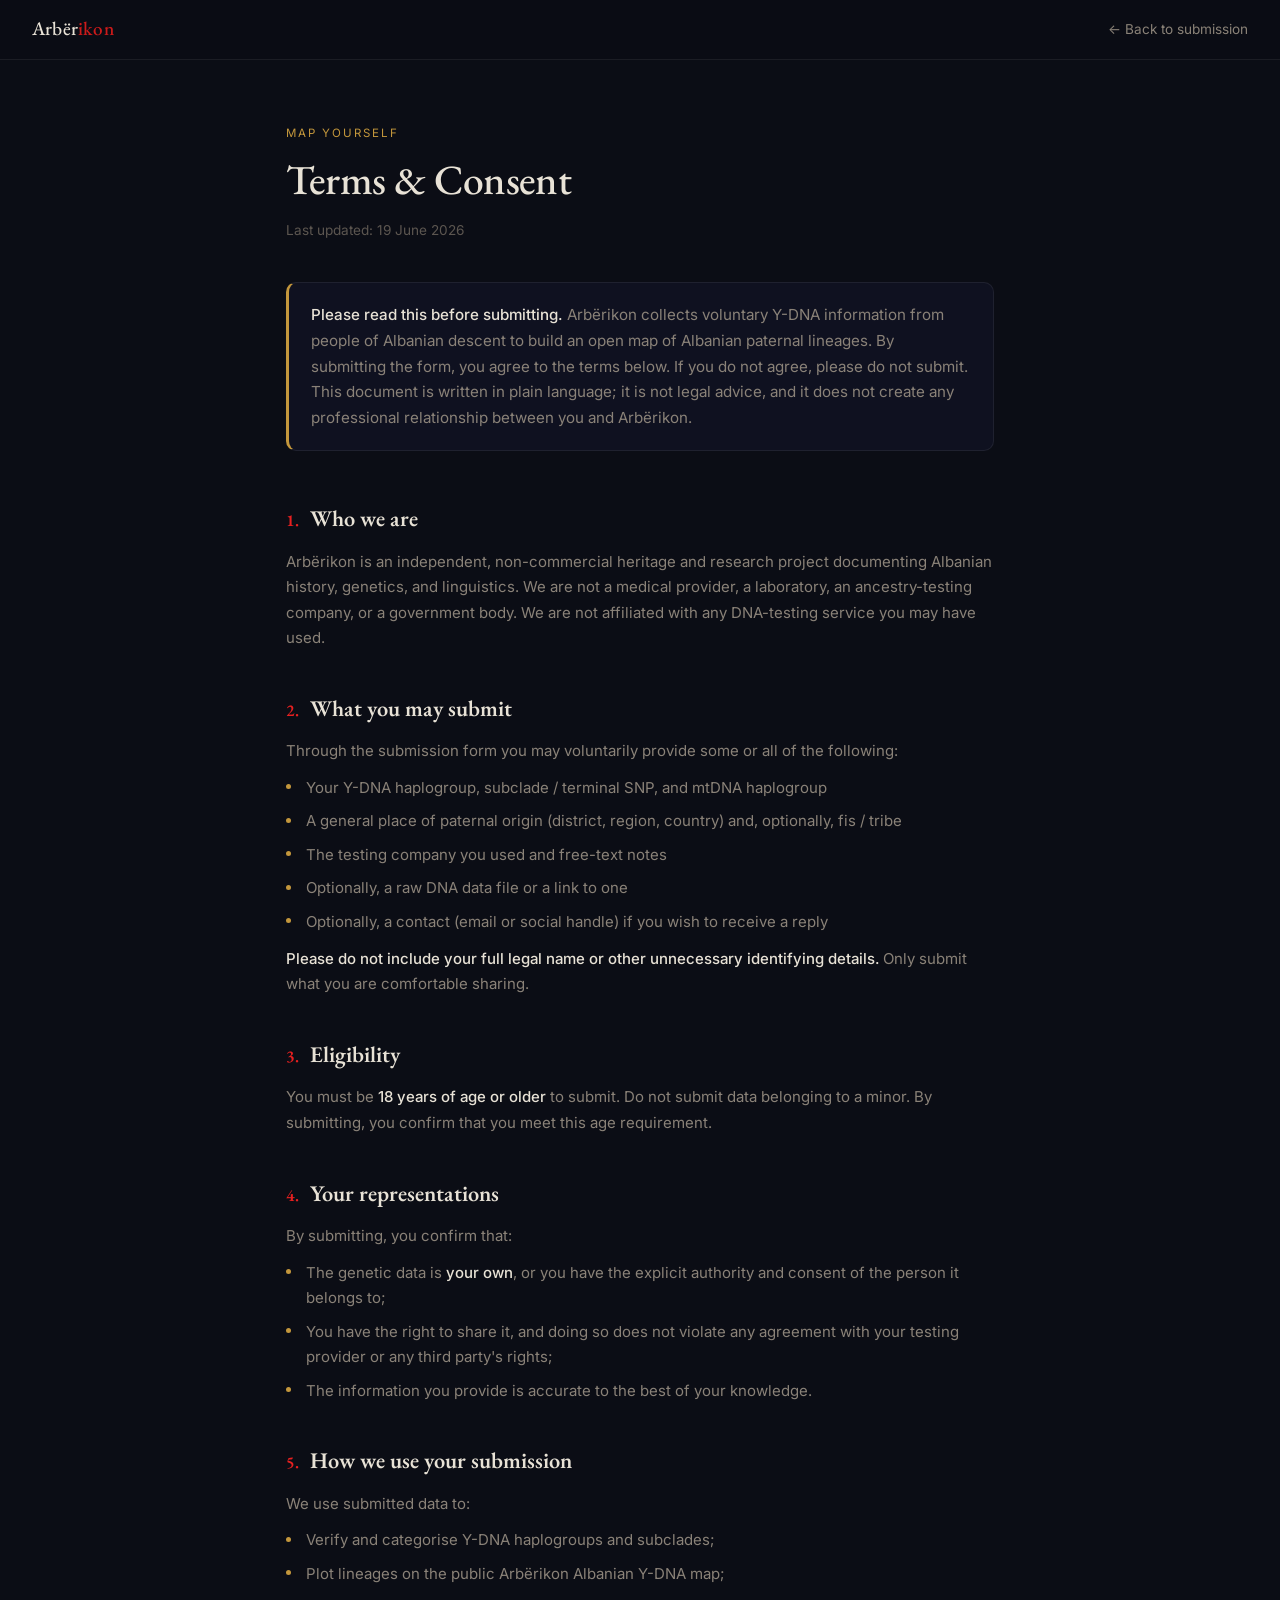
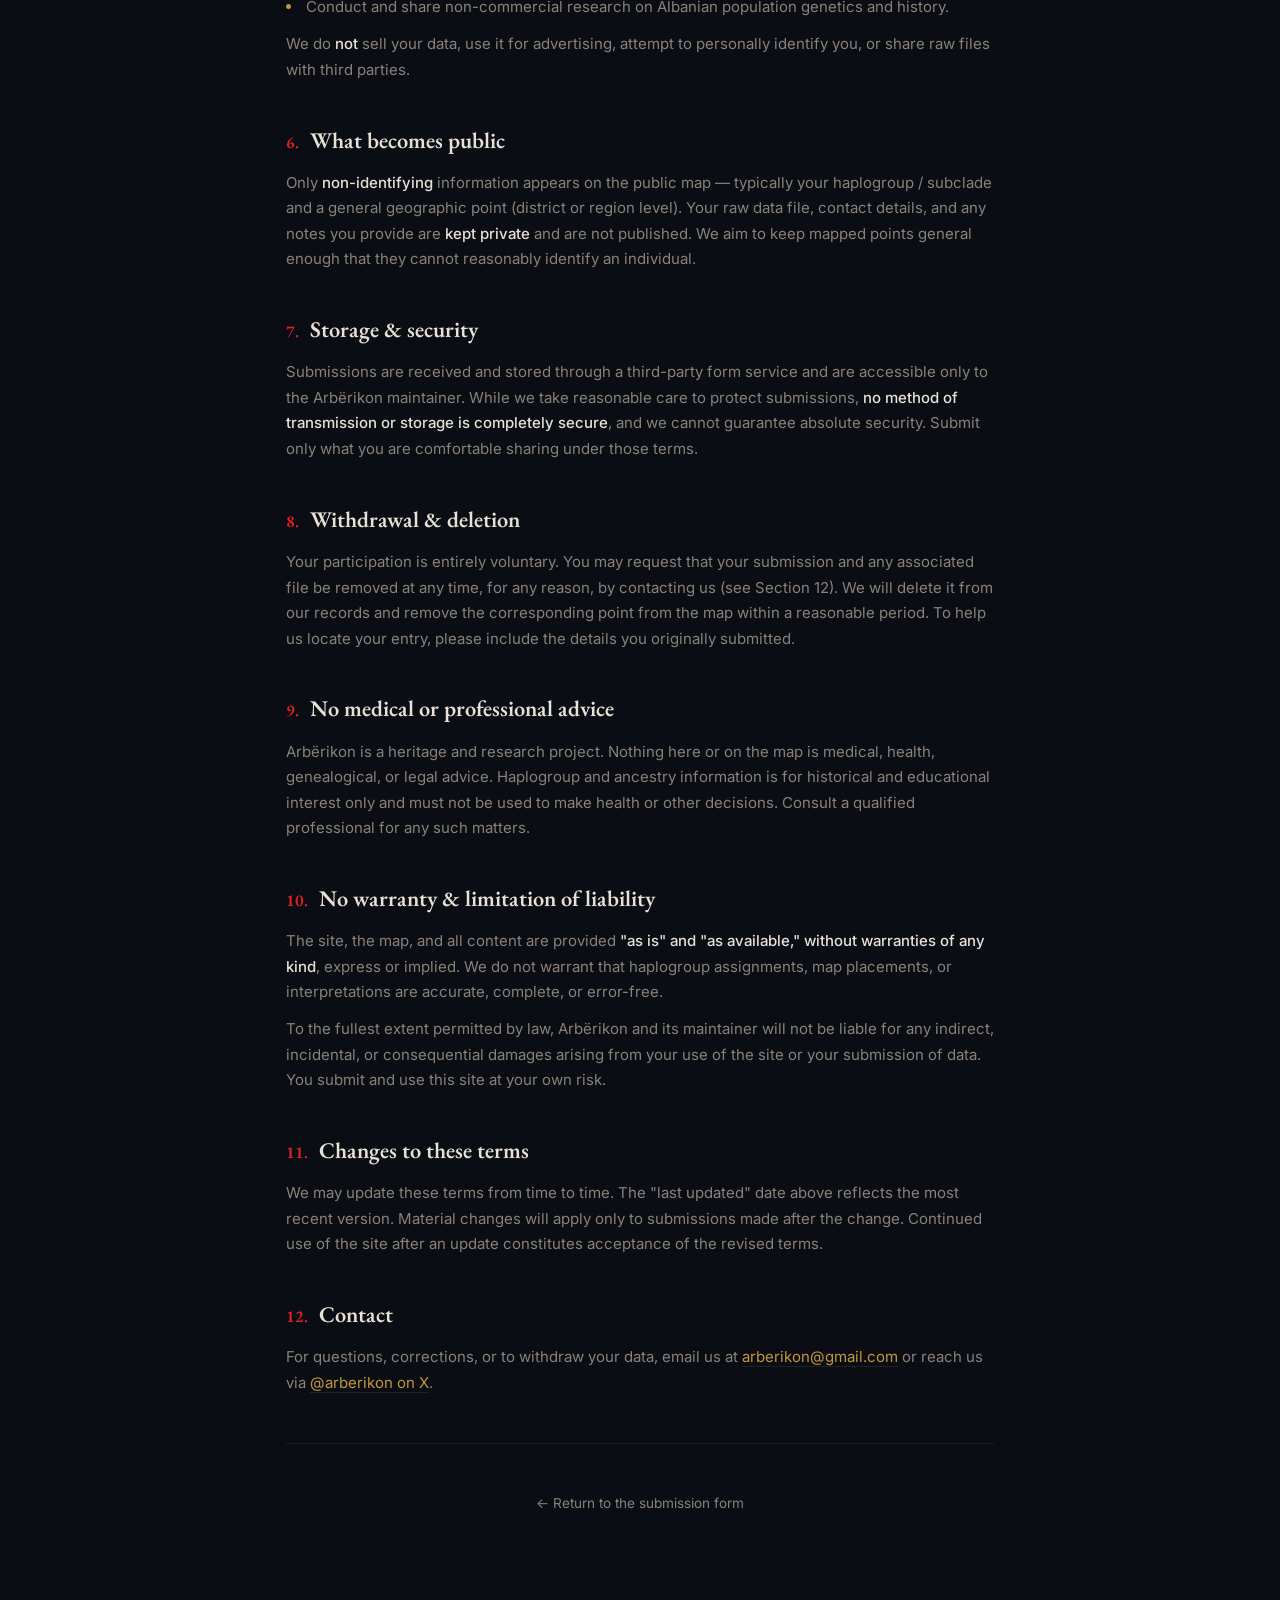
==== terms.html @ 6bf11e19 "Arbërikon — Albanian history, genetics & linguistics Single-page site: history timeline, ancient-DNA" ====
<!DOCTYPE html>
<html lang="en">
<head>
<meta charset="UTF-8" />
<meta name="viewport" content="width=device-width, initial-scale=1.0" />
<title>Terms &amp; Consent — Arbërikon</title>
<meta name="description" content="Terms of Use and Consent for submitting Y-DNA lineage data to the Arbërikon Albanian DNA project." />
<link rel="preconnect" href="https://fonts.googleapis.com" />
<link rel="preconnect" href="https://fonts.gstatic.com" crossorigin />
<link href="https://fonts.googleapis.com/css2?family=EB+Garamond:ital,wght@0,400;0,500;0,600;1,400;1,500&family=Inter:wght@300;400;500;600&display=swap" rel="stylesheet" />
<style>
  *, *::before, *::after { box-sizing: border-box; margin: 0; padding: 0; }

  :root {
    --red: #cc1b1b;
    --red-light: #e82020;
    --gold: #c4973c;
    --gold-dim: rgba(196, 151, 60, 0.15);
    --bg: #0b0d15;
    --bg2: #0f1120;
    --bg3: #141728;
    --border: rgba(255,255,255,0.07);
    --border-hover: rgba(255,255,255,0.14);
    --text: #e8e2d6;
    --text-muted: #8a8278;
    --text-dim: #5c5650;
  }

  html { scroll-behavior: smooth; }

  body {
    background: var(--bg);
    color: var(--text);
    font-family: 'Inter', sans-serif;
    font-size: 15px;
    line-height: 1.7;
    -webkit-font-smoothing: antialiased;
  }

  /* Top bar */
  .terms-nav {
    position: sticky;
    top: 0;
    z-index: 50;
    display: flex;
    align-items: center;
    justify-content: space-between;
    padding: 0 2rem;
    height: 60px;
    background: rgba(11,13,21,0.85);
    backdrop-filter: blur(12px);
    -webkit-backdrop-filter: blur(12px);
    border-bottom: 0.5px solid var(--border);
  }
  .terms-nav .logo {
    font-family: 'EB Garamond', serif;
    font-size: 1.2rem;
    font-weight: 500;
    color: var(--text);
    text-decoration: none;
    letter-spacing: 0.01em;
  }
  .terms-nav .logo span { color: var(--red); }
  .terms-nav .back {
    font-size: 0.85rem;
    color: var(--text-muted);
    text-decoration: none;
    transition: color 0.2s;
  }
  .terms-nav .back:hover { color: var(--text); }

  .terms-wrap {
    max-width: 760px;
    margin: 0 auto;
    padding: 4rem 1.6rem 6rem;
  }

  .terms-head { margin-bottom: 2.5rem; }
  .terms-head .eyebrow {
    font-size: 0.72rem;
    letter-spacing: 0.18em;
    text-transform: uppercase;
    color: var(--gold);
    margin-bottom: 0.8rem;
  }
  .terms-head h1 {
    font-family: 'EB Garamond', serif;
    font-size: 2.6rem;
    font-weight: 500;
    letter-spacing: -0.015em;
    line-height: 1.15;
  }
  .terms-head .updated {
    margin-top: 0.9rem;
    font-size: 0.85rem;
    color: var(--text-dim);
  }

  .terms-intro {
    background: var(--bg2);
    border: 1px solid var(--border);
    border-left: 3px solid var(--gold);
    border-radius: 10px;
    padding: 1.2rem 1.4rem;
    color: var(--text-muted);
    font-size: 0.95rem;
    margin-bottom: 3rem;
  }
  .terms-intro strong { color: var(--text); font-weight: 500; }

  .terms-section { margin-bottom: 2.4rem; }
  .terms-section h2 {
    font-family: 'EB Garamond', serif;
    font-size: 1.4rem;
    font-weight: 600;
    color: var(--text);
    margin-bottom: 0.7rem;
    display: flex;
    gap: 0.7rem;
    align-items: baseline;
  }
  .terms-section h2 .num {
    color: var(--red-light);
    font-size: 1.05rem;
    font-variant-numeric: tabular-nums;
  }
  .terms-section p { color: var(--text-muted); margin-bottom: 0.7rem; }
  .terms-section p:last-child { margin-bottom: 0; }
  .terms-section strong { color: var(--text); font-weight: 500; }

  .terms-section ul {
    list-style: none;
    margin: 0.4rem 0 0.7rem;
    padding: 0;
  }
  .terms-section li {
    position: relative;
    padding-left: 1.3rem;
    color: var(--text-muted);
    margin-bottom: 0.5rem;
  }
  .terms-section li::before {
    content: "";
    position: absolute;
    left: 0;
    top: 0.62em;
    width: 5px; height: 5px;
    border-radius: 50%;
    background: var(--gold);
  }

  a.inline { color: var(--gold); text-decoration: none; border-bottom: 1px solid var(--gold-dim); }
  a.inline:hover { border-bottom-color: var(--gold); }

  .terms-divider { height: 1px; background: var(--border); margin: 3rem 0; }

  .terms-foot {
    text-align: center;
    color: var(--text-dim);
    font-size: 0.85rem;
  }
  .terms-foot a { color: var(--text-muted); text-decoration: none; }
  .terms-foot a:hover { color: var(--text); }

  @media (max-width: 600px) {
    .terms-head h1 { font-size: 2rem; }
    .terms-wrap { padding: 2.8rem 1.2rem 4rem; }
    .terms-nav { padding: 0 1.2rem; }
  }
</style>
</head>
<body>

<nav class="terms-nav">
  <a href="index.html" class="logo">Arbër<span>ikon</span></a>
  <a href="index.html#contribute" class="back">← Back to submission</a>
</nav>

<div class="terms-wrap">
  <div class="terms-head">
    <div class="eyebrow">Map Yourself</div>
    <h1>Terms &amp; Consent</h1>
    <div class="updated">Last updated: 19 June 2026</div>
  </div>

  <div class="terms-intro">
    <strong>Please read this before submitting.</strong> Arbërikon collects voluntary Y-DNA information from people of Albanian descent to build an open map of Albanian paternal lineages. By submitting the form, you agree to the terms below. If you do not agree, please do not submit. This document is written in plain language; it is not legal advice, and it does not create any professional relationship between you and Arbërikon.
  </div>

  <div class="terms-section">
    <h2><span class="num">1.</span> Who we are</h2>
    <p>Arbërikon is an independent, non-commercial heritage and research project documenting Albanian history, genetics, and linguistics. We are not a medical provider, a laboratory, an ancestry-testing company, or a government body. We are not affiliated with any DNA-testing service you may have used.</p>
  </div>

  <div class="terms-section">
    <h2><span class="num">2.</span> What you may submit</h2>
    <p>Through the submission form you may voluntarily provide some or all of the following:</p>
    <ul>
      <li>Your Y-DNA haplogroup, subclade / terminal SNP, and mtDNA haplogroup</li>
      <li>A general place of paternal origin (district, region, country) and, optionally, fis / tribe</li>
      <li>The testing company you used and free-text notes</li>
      <li>Optionally, a raw DNA data file or a link to one</li>
      <li>Optionally, a contact (email or social handle) if you wish to receive a reply</li>
    </ul>
    <p><strong>Please do not include your full legal name or other unnecessary identifying details.</strong> Only submit what you are comfortable sharing.</p>
  </div>

  <div class="terms-section">
    <h2><span class="num">3.</span> Eligibility</h2>
    <p>You must be <strong>18 years of age or older</strong> to submit. Do not submit data belonging to a minor. By submitting, you confirm that you meet this age requirement.</p>
  </div>

  <div class="terms-section">
    <h2><span class="num">4.</span> Your representations</h2>
    <p>By submitting, you confirm that:</p>
    <ul>
      <li>The genetic data is <strong>your own</strong>, or you have the explicit authority and consent of the person it belongs to;</li>
      <li>You have the right to share it, and doing so does not violate any agreement with your testing provider or any third party's rights;</li>
      <li>The information you provide is accurate to the best of your knowledge.</li>
    </ul>
  </div>

  <div class="terms-section">
    <h2><span class="num">5.</span> How we use your submission</h2>
    <p>We use submitted data to:</p>
    <ul>
      <li>Verify and categorise Y-DNA haplogroups and subclades;</li>
      <li>Plot lineages on the public Arbërikon Albanian Y-DNA map;</li>
      <li>Conduct and share non-commercial research on Albanian population genetics and history.</li>
    </ul>
    <p>We do <strong>not</strong> sell your data, use it for advertising, attempt to personally identify you, or share raw files with third parties.</p>
  </div>

  <div class="terms-section">
    <h2><span class="num">6.</span> What becomes public</h2>
    <p>Only <strong>non-identifying</strong> information appears on the public map — typically your haplogroup / subclade and a general geographic point (district or region level). Your raw data file, contact details, and any notes you provide are <strong>kept private</strong> and are not published. We aim to keep mapped points general enough that they cannot reasonably identify an individual.</p>
  </div>

  <div class="terms-section">
    <h2><span class="num">7.</span> Storage &amp; security</h2>
    <p>Submissions are received and stored through a third-party form service and are accessible only to the Arbërikon maintainer. While we take reasonable care to protect submissions, <strong>no method of transmission or storage is completely secure</strong>, and we cannot guarantee absolute security. Submit only what you are comfortable sharing under those terms.</p>
  </div>

  <div class="terms-section">
    <h2><span class="num">8.</span> Withdrawal &amp; deletion</h2>
    <p>Your participation is entirely voluntary. You may request that your submission and any associated file be removed at any time, for any reason, by contacting us (see Section 12). We will delete it from our records and remove the corresponding point from the map within a reasonable period. To help us locate your entry, please include the details you originally submitted.</p>
  </div>

  <div class="terms-section">
    <h2><span class="num">9.</span> No medical or professional advice</h2>
    <p>Arbërikon is a heritage and research project. Nothing here or on the map is medical, health, genealogical, or legal advice. Haplogroup and ancestry information is for historical and educational interest only and must not be used to make health or other decisions. Consult a qualified professional for any such matters.</p>
  </div>

  <div class="terms-section">
    <h2><span class="num">10.</span> No warranty &amp; limitation of liability</h2>
    <p>The site, the map, and all content are provided <strong>"as is" and "as available," without warranties of any kind</strong>, express or implied. We do not warrant that haplogroup assignments, map placements, or interpretations are accurate, complete, or error-free.</p>
    <p>To the fullest extent permitted by law, Arbërikon and its maintainer will not be liable for any indirect, incidental, or consequential damages arising from your use of the site or your submission of data. You submit and use this site at your own risk.</p>
  </div>

  <div class="terms-section">
    <h2><span class="num">11.</span> Changes to these terms</h2>
    <p>We may update these terms from time to time. The "last updated" date above reflects the most recent version. Material changes will apply only to submissions made after the change. Continued use of the site after an update constitutes acceptance of the revised terms.</p>
  </div>

  <div class="terms-section">
    <h2><span class="num">12.</span> Contact</h2>
    <p>For questions, corrections, or to withdraw your data, email us at <a class="inline" href="mailto:arberikon@gmail.com">arberikon@gmail.com</a> or reach us via <a class="inline" href="https://x.com/arberikon" target="_blank" rel="noopener">@arberikon on X</a>.</p>
  </div>

  <div class="terms-divider"></div>

  <div class="terms-foot">
    <a href="index.html#contribute">← Return to the submission form</a>
  </div>
</div>

</body>
</html>
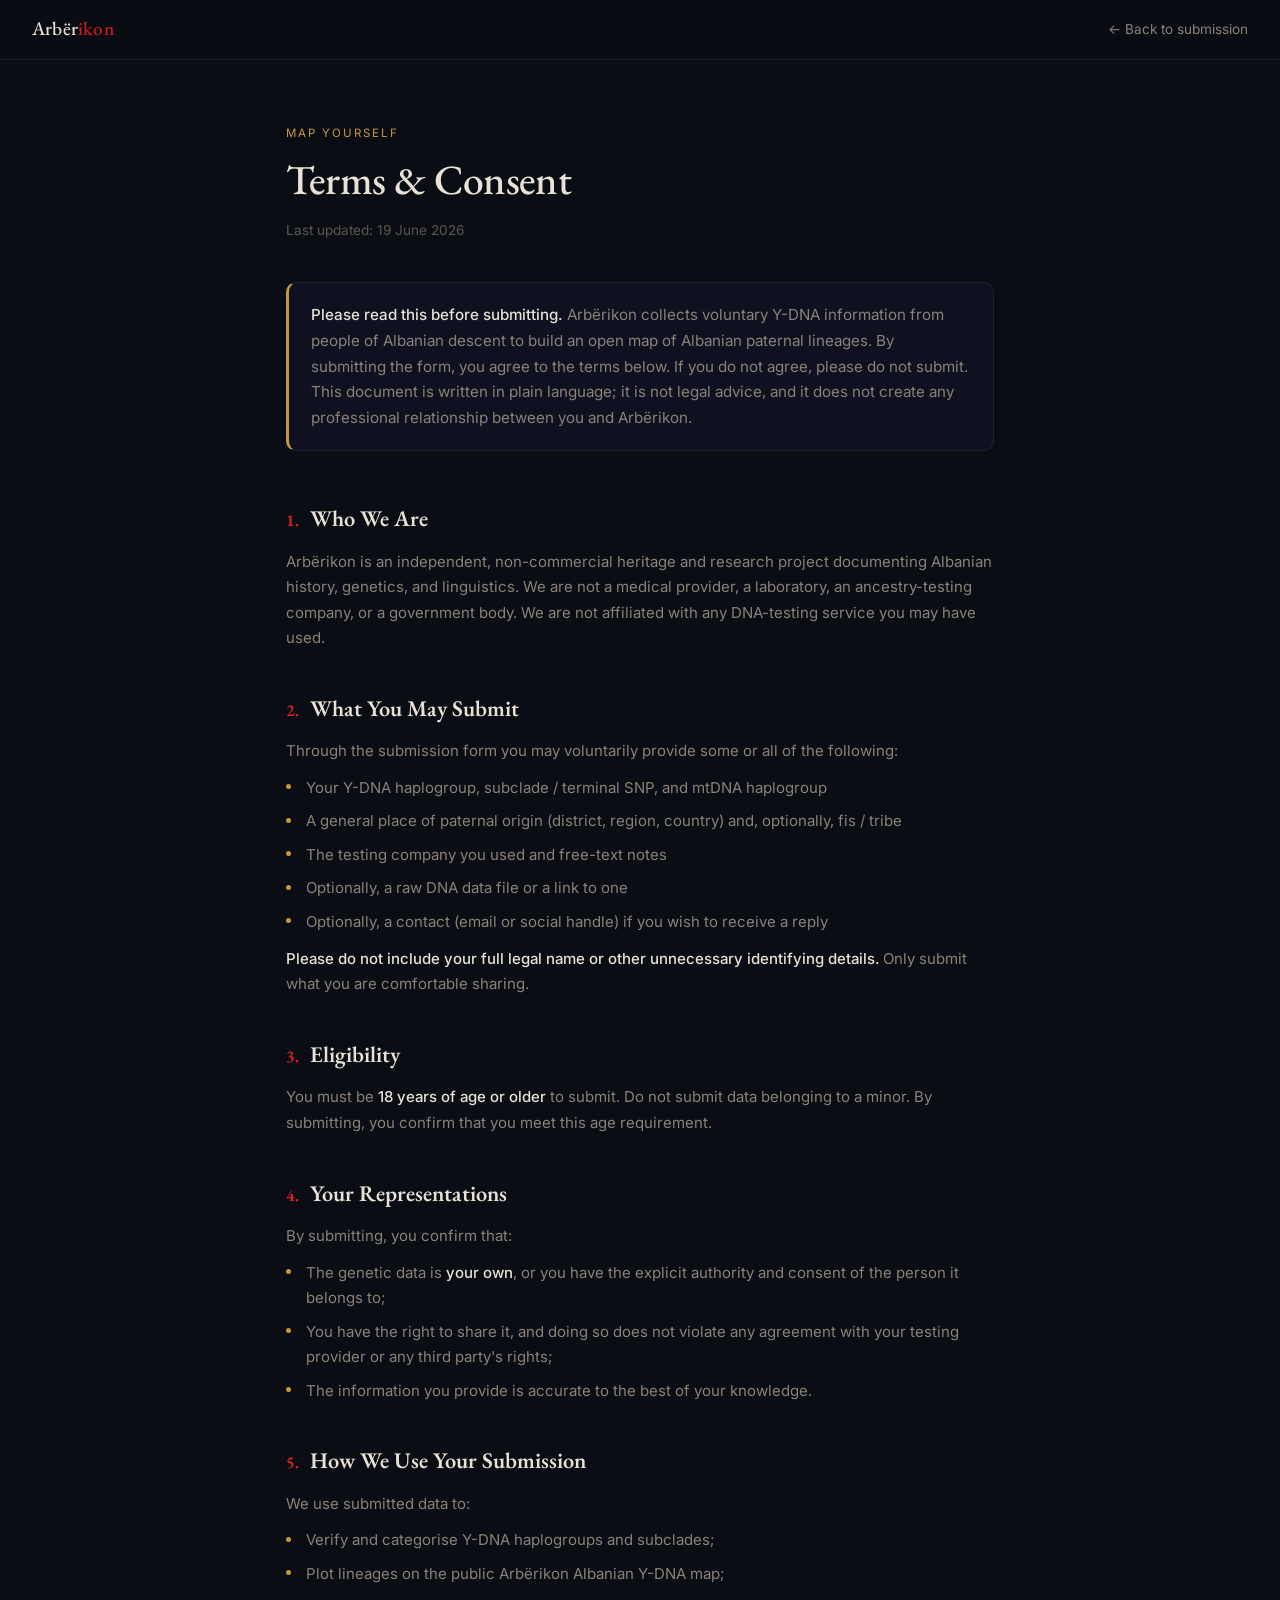
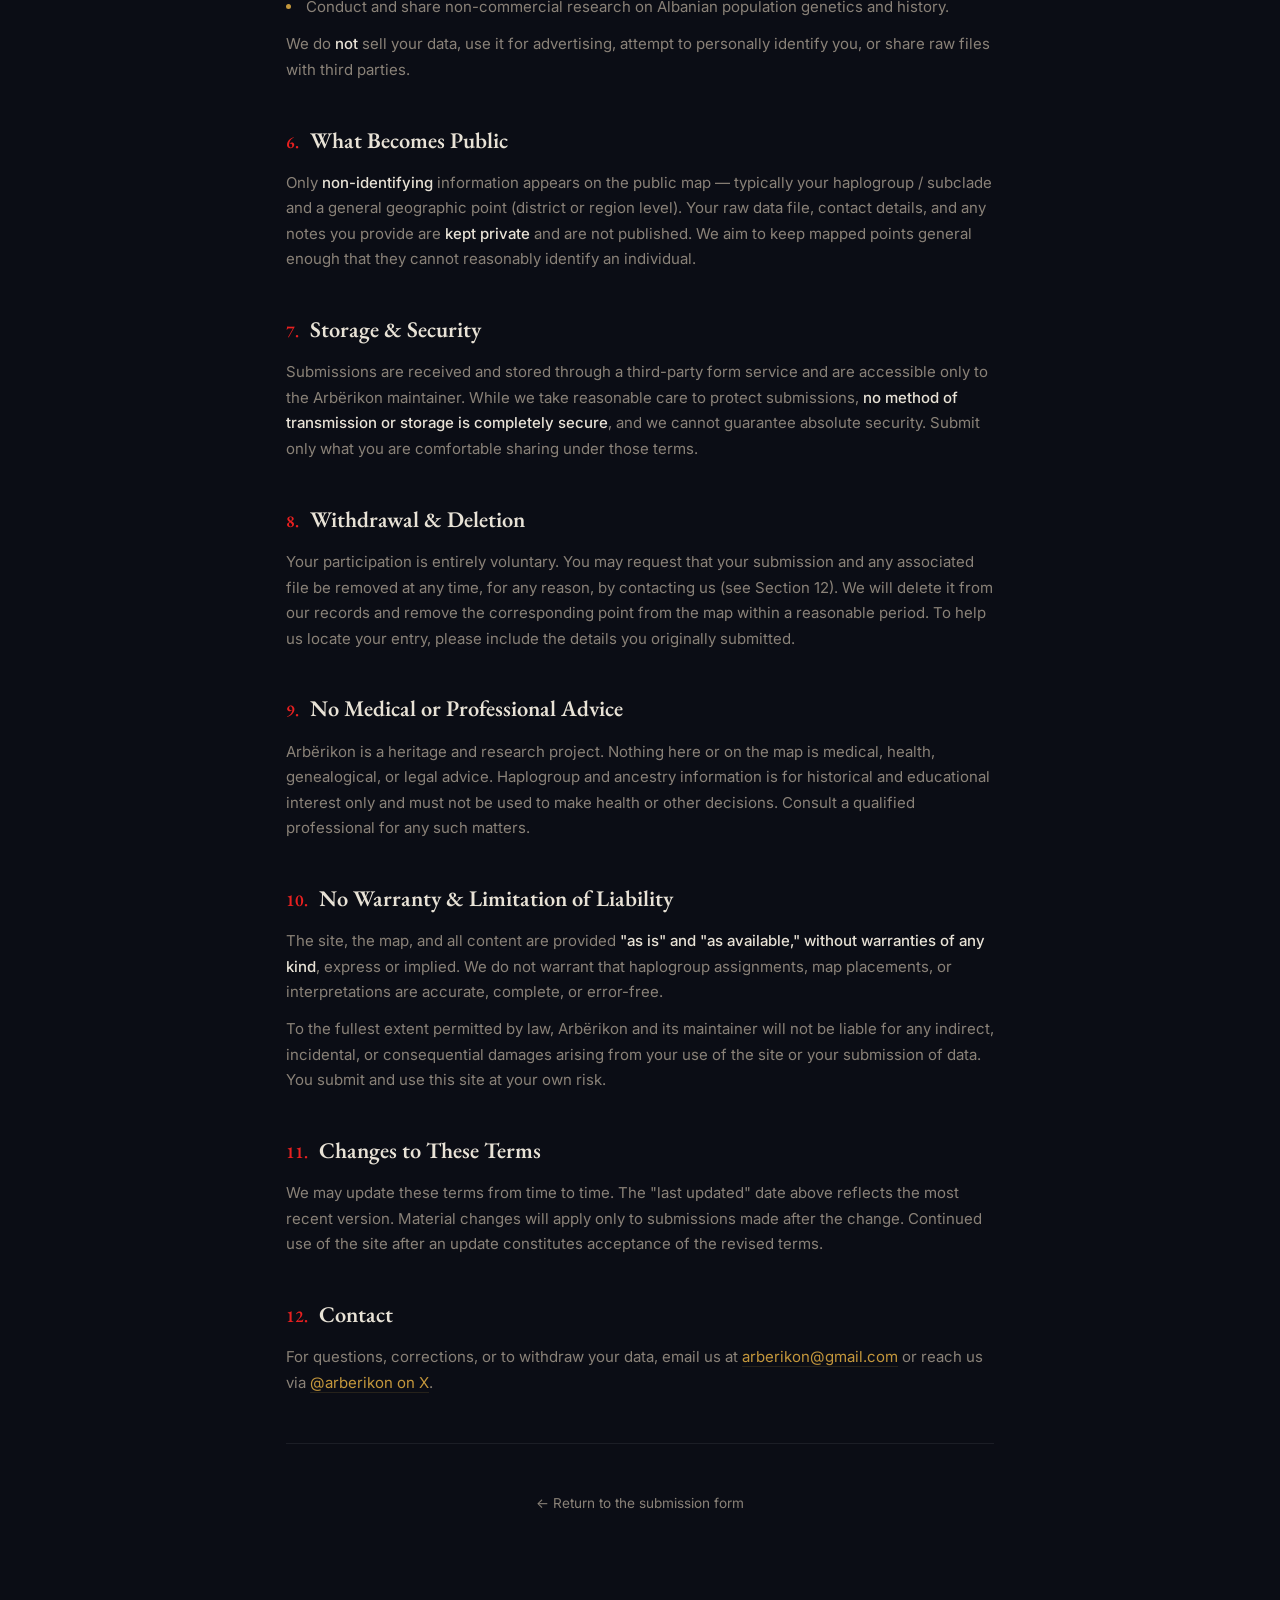
==== commit bfeafaac: "Title-case the Terms & Consent section headings Co-Authored-By: KERCENIM <noreply@github.com>" ====
--- a/terms.html
+++ b/terms.html
@@ -188,12 +188,12 @@
   </div>
 
   <div class="terms-section">
-    <h2><span class="num">1.</span> Who we are</h2>
+    <h2><span class="num">1.</span> Who We Are</h2>
     <p>Arbërikon is an independent, non-commercial heritage and research project documenting Albanian history, genetics, and linguistics. We are not a medical provider, a laboratory, an ancestry-testing company, or a government body. We are not affiliated with any DNA-testing service you may have used.</p>
   </div>
 
   <div class="terms-section">
-    <h2><span class="num">2.</span> What you may submit</h2>
+    <h2><span class="num">2.</span> What You May Submit</h2>
     <p>Through the submission form you may voluntarily provide some or all of the following:</p>
     <ul>
       <li>Your Y-DNA haplogroup, subclade / terminal SNP, and mtDNA haplogroup</li>
@@ -211,7 +211,7 @@
   </div>
 
   <div class="terms-section">
-    <h2><span class="num">4.</span> Your representations</h2>
+    <h2><span class="num">4.</span> Your Representations</h2>
     <p>By submitting, you confirm that:</p>
     <ul>
       <li>The genetic data is <strong>your own</strong>, or you have the explicit authority and consent of the person it belongs to;</li>
@@ -221,7 +221,7 @@
   </div>
 
   <div class="terms-section">
-    <h2><span class="num">5.</span> How we use your submission</h2>
+    <h2><span class="num">5.</span> How We Use Your Submission</h2>
     <p>We use submitted data to:</p>
     <ul>
       <li>Verify and categorise Y-DNA haplogroups and subclades;</li>
@@ -232,33 +232,33 @@
   </div>
 
   <div class="terms-section">
-    <h2><span class="num">6.</span> What becomes public</h2>
+    <h2><span class="num">6.</span> What Becomes Public</h2>
     <p>Only <strong>non-identifying</strong> information appears on the public map — typically your haplogroup / subclade and a general geographic point (district or region level). Your raw data file, contact details, and any notes you provide are <strong>kept private</strong> and are not published. We aim to keep mapped points general enough that they cannot reasonably identify an individual.</p>
   </div>
 
   <div class="terms-section">
-    <h2><span class="num">7.</span> Storage &amp; security</h2>
+    <h2><span class="num">7.</span> Storage &amp; Security</h2>
     <p>Submissions are received and stored through a third-party form service and are accessible only to the Arbërikon maintainer. While we take reasonable care to protect submissions, <strong>no method of transmission or storage is completely secure</strong>, and we cannot guarantee absolute security. Submit only what you are comfortable sharing under those terms.</p>
   </div>
 
   <div class="terms-section">
-    <h2><span class="num">8.</span> Withdrawal &amp; deletion</h2>
+    <h2><span class="num">8.</span> Withdrawal &amp; Deletion</h2>
     <p>Your participation is entirely voluntary. You may request that your submission and any associated file be removed at any time, for any reason, by contacting us (see Section 12). We will delete it from our records and remove the corresponding point from the map within a reasonable period. To help us locate your entry, please include the details you originally submitted.</p>
   </div>
 
   <div class="terms-section">
-    <h2><span class="num">9.</span> No medical or professional advice</h2>
+    <h2><span class="num">9.</span> No Medical or Professional Advice</h2>
     <p>Arbërikon is a heritage and research project. Nothing here or on the map is medical, health, genealogical, or legal advice. Haplogroup and ancestry information is for historical and educational interest only and must not be used to make health or other decisions. Consult a qualified professional for any such matters.</p>
   </div>
 
   <div class="terms-section">
-    <h2><span class="num">10.</span> No warranty &amp; limitation of liability</h2>
+    <h2><span class="num">10.</span> No Warranty &amp; Limitation of Liability</h2>
     <p>The site, the map, and all content are provided <strong>"as is" and "as available," without warranties of any kind</strong>, express or implied. We do not warrant that haplogroup assignments, map placements, or interpretations are accurate, complete, or error-free.</p>
     <p>To the fullest extent permitted by law, Arbërikon and its maintainer will not be liable for any indirect, incidental, or consequential damages arising from your use of the site or your submission of data. You submit and use this site at your own risk.</p>
   </div>
 
   <div class="terms-section">
-    <h2><span class="num">11.</span> Changes to these terms</h2>
+    <h2><span class="num">11.</span> Changes to These Terms</h2>
     <p>We may update these terms from time to time. The "last updated" date above reflects the most recent version. Material changes will apply only to submissions made after the change. Continued use of the site after an update constitutes acceptance of the revised terms.</p>
   </div>
 
